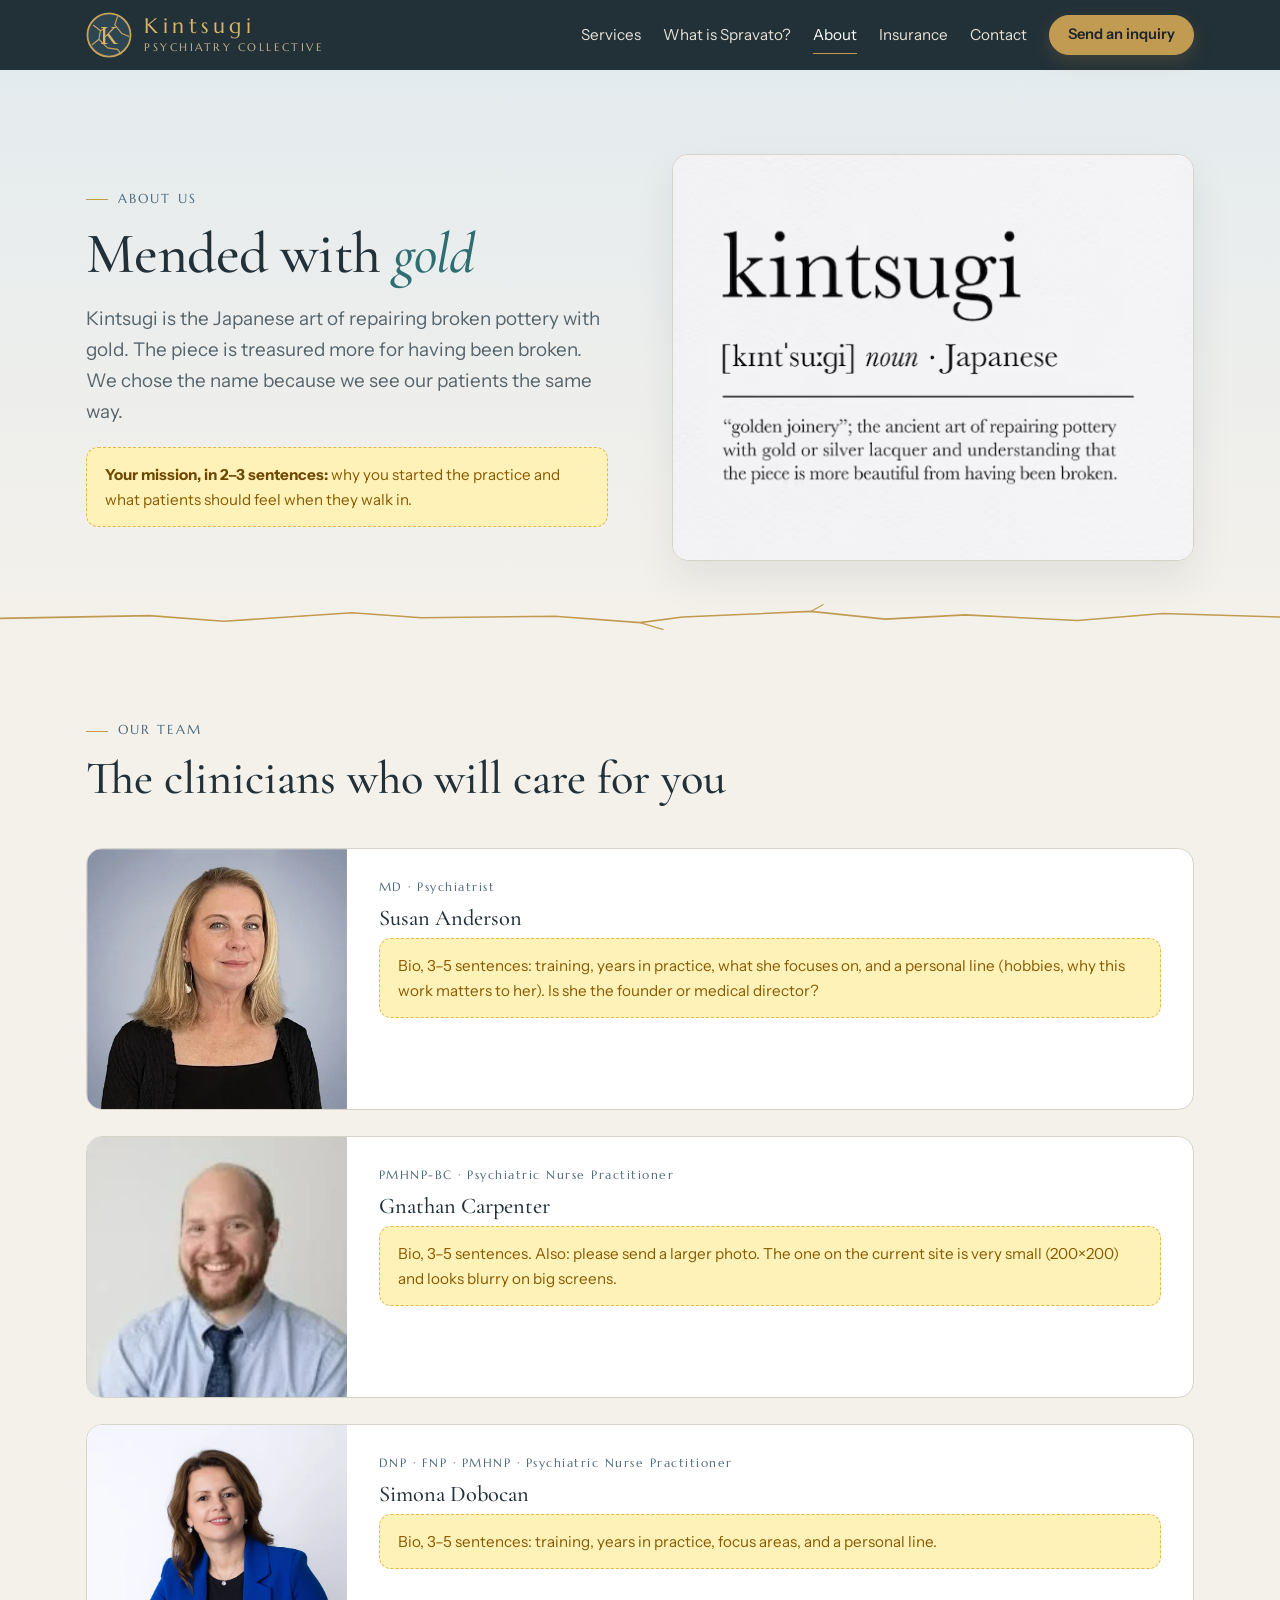
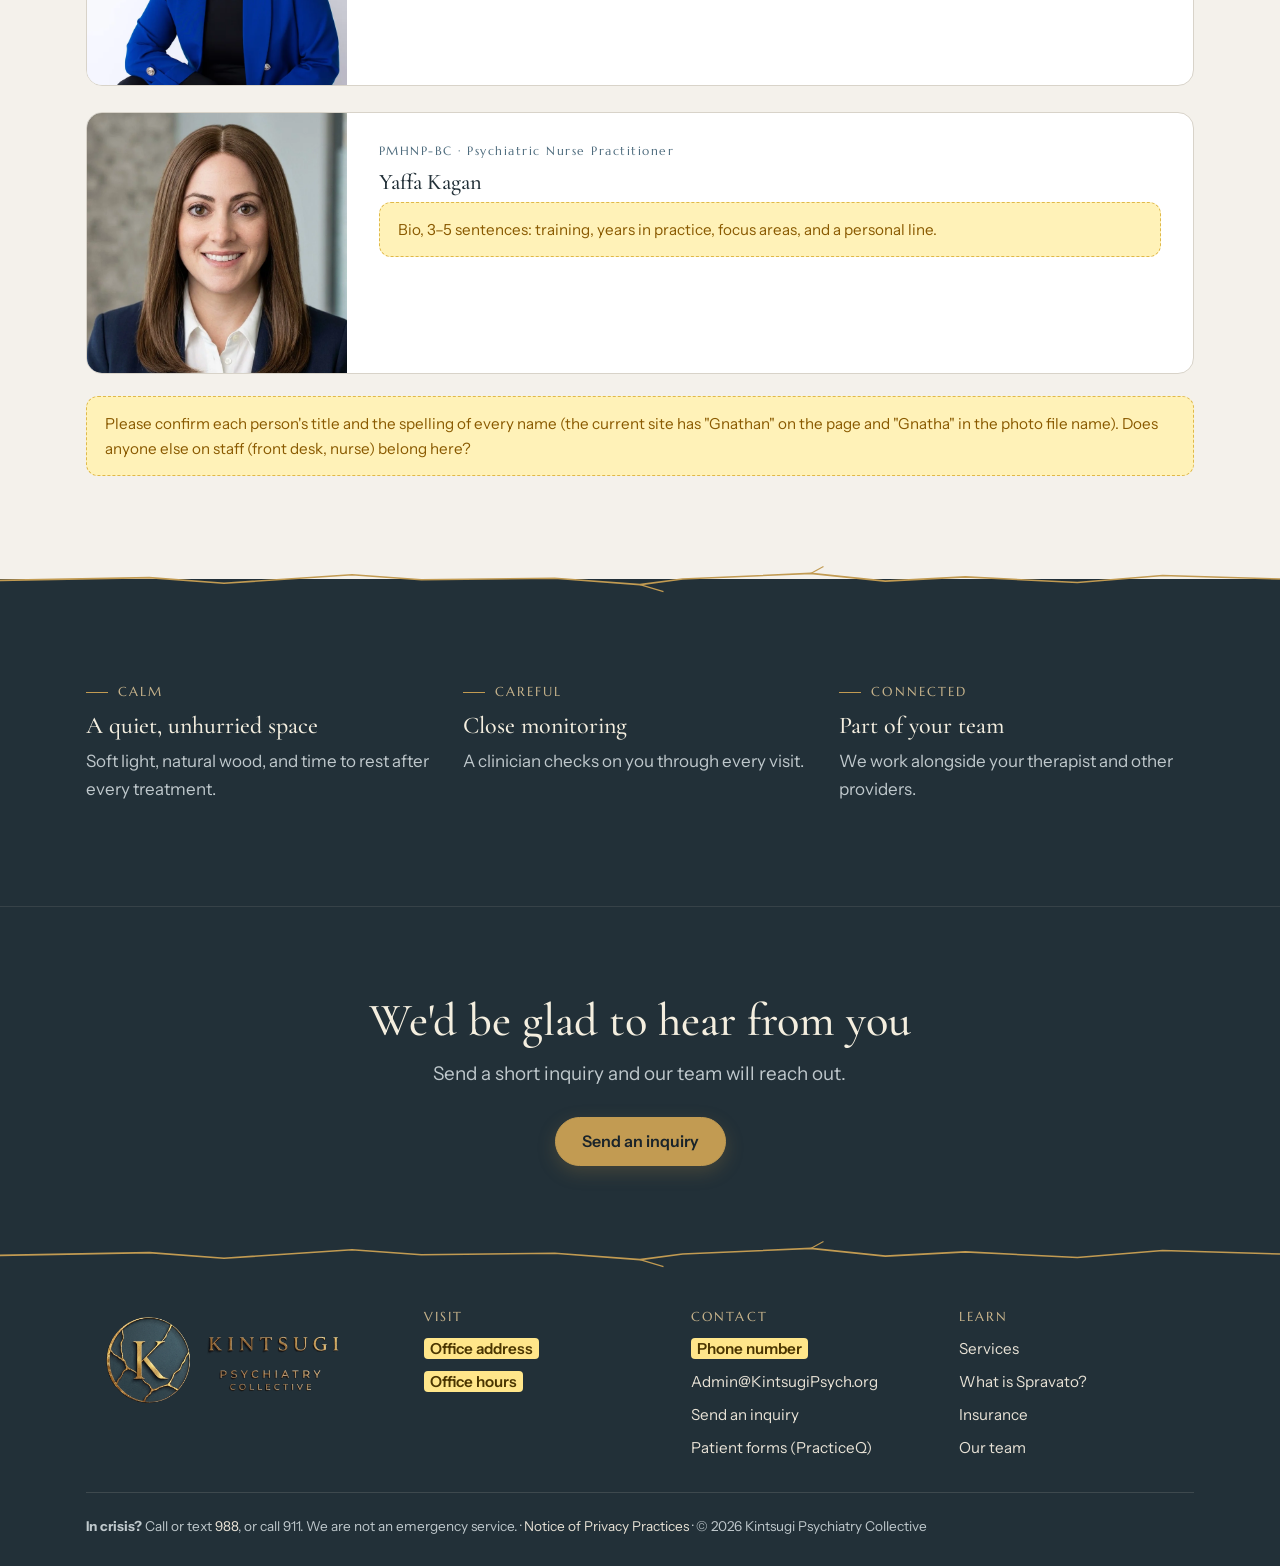
==== about.html @ 75d0757f "Kintsugi Psychiatry Collective sample site (preview) Co-Authored-By: Claude Opus 5.5 <noreply@anthro" ====
<!doctype html>
<html lang="en">
<head>
<meta charset="utf-8">
<meta name="viewport" content="width=device-width, initial-scale=1, viewport-fit=cover">
<meta name="robots" content="noindex, nofollow">
<title>About Us | Kintsugi Psychiatry Collective</title>
<meta name="description" content="Meet our psychiatrist and psychiatric nurse practitioners, and learn why we are named for the art of mending with gold.">
<meta name="theme-color" content="#223038">
<link rel="icon" href="assets/mark.svg" type="image/svg+xml">
<link rel="preconnect" href="https://fonts.googleapis.com"><link rel="preconnect" href="https://fonts.gstatic.com" crossorigin><link rel="stylesheet" href="https://fonts.googleapis.com/css2?family=Cormorant+Garamond:ital,wght@0,400;0,500;0,600;1,400;1,500&family=Marcellus&family=Instrument+Sans:wght@400..600&display=swap">
<link rel="stylesheet" href="styles.css">
</head>
<body class="page-about">
<header class="site-head"><div class="wrap">
  <a class="brand" href="index.html" aria-label="Kintsugi Psychiatry Collective, home"><span class="mark" aria-hidden="true"></span><span class="brand-text"><span class="brand-name">Kintsugi</span><span class="brand-sub">Psychiatry Collective</span></span></a>
  <nav class="nav" id="nav" aria-label="Main"><a href="services.html">Services</a><a href="spravato.html">What is Spravato?</a><a href="about.html" aria-current="page">About</a><a href="insurance.html">Insurance</a><a href="contact.html">Contact</a><a class="btn btn-gold btn-small nav-cta" href="contact.html#inquiry">Send an inquiry</a></nav>
  <button class="menu-btn" id="menuBtn" aria-expanded="false" aria-controls="nav">Menu</button>
</div></header>
<main id="top">
<section class="page-hero">
  <div class="wrap split">
    <div>
      <p class="eyebrow">About us</p>
      <h1>Mended with <em>gold</em></h1>
      <p class="lede">Kintsugi is the Japanese art of repairing broken pottery with gold. The piece is treasured more for having been broken. We chose the name because we see our patients the same way.</p>
      <p class="todo" style="margin-top:20px"><strong>Your mission, in 2–3 sentences:</strong> why you started the practice and what patients should feel when they walk in.</p>
    </div>
    <figure style="margin:0"><img src="assets/about-screenshot.webp" alt="Dictionary entry: kintsugi, Japanese, golden joinery, the art of repairing pottery with gold or silver lacquer, understanding that the piece is more beautiful for having been broken." width="528" height="407" style="border-radius:16px;border:1px solid var(--line);box-shadow:0 18px 40px rgba(31,43,51,.08);margin-inline:auto"></figure>
  </div>
</section>

<svg class="seam" viewBox="0 0 1200 40" preserveAspectRatio="none" aria-hidden="true"><path d="M0 22 L140 18 L210 26 L330 14 L395 21 L520 19 L600 28 L640 20 L760 12 L830 23 L905 17 L1010 25 L1090 15 L1200 20"/><path class="branch" d="M600 28 L622 38"/><path class="branch" d="M760 12 L772 2"/></svg>
<section>
  <div class="wrap">
    <div class="section-head">
      <p class="eyebrow">Our team</p>
      <h2>The clinicians who will care for you</h2>
    </div>
    <div class="team team-full reveal-kids">
      <article class="person" id="anderson"><img src="assets/anderson.webp" alt="Susan Anderson, MD"><div class="info"><span class="cred">MD · Psychiatrist</span><h3>Susan Anderson</h3><p class="todo">Bio, 3–5 sentences: training, years in practice, what she focuses on, and a personal line (hobbies, why this work matters to her). Is she the founder or medical director?</p></div></article>
      <article class="person" id="carpenter"><img src="assets/carpenter.webp" alt="Gnathan Carpenter, PMHNP-BC"><div class="info"><span class="cred">PMHNP-BC · Psychiatric Nurse Practitioner</span><h3>Gnathan Carpenter</h3><p class="todo">Bio, 3–5 sentences. Also: please send a larger photo. The one on the current site is very small (200×200) and looks blurry on big screens.</p></div></article>
      <article class="person" id="dobocan"><img src="assets/dobocan.webp" alt="Simona Dobocan, FNP, PMHNP, DNP"><div class="info"><span class="cred">DNP · FNP · PMHNP · Psychiatric Nurse Practitioner</span><h3>Simona Dobocan</h3><p class="todo">Bio, 3–5 sentences: training, years in practice, focus areas, and a personal line.</p></div></article>
      <article class="person" id="kagan"><img src="assets/kagan.webp" alt="Yaffa Kagan, PMHNP-BC"><div class="info"><span class="cred">PMHNP-BC · Psychiatric Nurse Practitioner</span><h3>Yaffa Kagan</h3><p class="todo">Bio, 3–5 sentences: training, years in practice, focus areas, and a personal line.</p></div></article>
    </div>
    <p class="todo" style="margin-top:22px">Please confirm each person's title and the spelling of every name (the current site has "Gnathan" on the page and "Gnatha" in the photo file name). Does anyone else on staff (front desk, nurse) belong here?</p>
  </div>
</section>

<svg class="seam" viewBox="0 0 1200 40" preserveAspectRatio="none" aria-hidden="true"><path d="M0 22 L140 18 L210 26 L330 14 L395 21 L520 19 L600 28 L640 20 L760 12 L830 23 L905 17 L1010 25 L1090 15 L1200 20"/><path class="branch" d="M600 28 L622 38"/><path class="branch" d="M760 12 L772 2"/></svg>
<section class="band-slate">
  <div class="wrap grid-3 reveal-kids">
    <div><p class="eyebrow">Calm</p><h3 style="margin:10px 0 8px">A quiet, unhurried space</h3><p class="muted">Soft light, natural wood, and time to rest after every treatment.</p></div>
    <div><p class="eyebrow">Careful</p><h3 style="margin:10px 0 8px">Close monitoring</h3><p class="muted">A clinician checks on you through every visit.</p></div>
    <div><p class="eyebrow">Connected</p><h3 style="margin:10px 0 8px">Part of your team</h3><p class="muted">We work alongside your therapist and other providers.</p></div>
  </div>
</section>

<section class="cta-band" style="border-top:1px solid rgba(232,226,214,.1)">
  <div class="wrap narrow">
    <h2>We'd be glad to hear from you</h2>
    <p class="lede">Send a short inquiry and our team will reach out.</p>
    <div class="btn-row"><a class="btn btn-gold" href="contact.html#inquiry">Send an inquiry</a></div>
  </div>
</section>
</main>
<svg class="seam" viewBox="0 0 1200 40" preserveAspectRatio="none" aria-hidden="true"><path d="M0 22 L140 18 L210 26 L330 14 L395 21 L520 19 L600 28 L640 20 L760 12 L830 23 L905 17 L1010 25 L1090 15 L1200 20"/><path class="branch" d="M600 28 L622 38"/><path class="branch" d="M760 12 L772 2"/></svg>
<footer class="site-foot"><div class="wrap">
  <div class="foot-brand"><img src="assets/logo.webp" alt="Kintsugi Psychiatry Collective" width="1000" height="416" loading="lazy"></div>
  <div><h3>Visit</h3><ul><li><span class="todo-inline">Office address</span></li><li><span class="todo-inline">Office hours</span></li></ul></div>
  <div><h3>Contact</h3><ul><li><span class="todo-inline">Phone number</span></li><li><a href="mailto:Admin@KintsugiPsych.org">Admin@KintsugiPsych.org</a></li><li><a href="contact.html#inquiry">Send an inquiry</a></li><li><a href="#pq-todo">Patient forms (PracticeQ)</a></li></ul></div>
  <div><h3>Learn</h3><ul><li><a href="services.html">Services</a></li><li><a href="spravato.html">What is Spravato?</a></li><li><a href="insurance.html">Insurance</a></li><li><a href="about.html">Our team</a></li></ul></div>
  <p class="fine"><strong>In crisis?</strong> Call or text <a href="tel:988">988</a>, or call 911. We are not an emergency service. · <a href="#privacy-todo">Notice of Privacy Practices</a> · © 2026 Kintsugi Psychiatry Collective</p>
</div></footer>
<div class="cta-bar"><a class="btn btn-gold" href="contact.html#inquiry">Send an inquiry</a></div>
<script>
(function(){
  var root=document.documentElement,calm=window.matchMedia('(prefers-reduced-motion: reduce)').matches;
  if(!calm&&'IntersectionObserver' in window){
    root.classList.add('motion');
    document.querySelectorAll('.section-head,.reveal-kids>*,.seam,.reveal').forEach(function(el,i){
      el.setAttribute('data-reveal','');var sib=el.parentElement&&el.parentElement.classList.contains('reveal-kids')?Array.prototype.indexOf.call(el.parentElement.children,el):0;el.style.setProperty('--d',Math.min(sib,6)*80+'ms');});
    var io=new IntersectionObserver(function(es){es.forEach(function(e){if(e.isIntersecting){e.target.classList.add('in');io.unobserve(e.target);}});},{rootMargin:'0px 0px -8% 0px',threshold:0.1});
    document.querySelectorAll('[data-reveal]').forEach(function(el){io.observe(el);});
  }
  var head=document.querySelector('.site-head');
  if(head){var hs=function(){head.classList.toggle('scrolled',window.scrollY>8);};hs();window.addEventListener('scroll',hs,{passive:true});}
  var b=document.getElementById('menuBtn'),n=document.getElementById('nav');
  if(b&&n)b.addEventListener('click',function(){var o=n.classList.toggle('open');b.setAttribute('aria-expanded',o);b.textContent=o?'Close':'Menu';});
  var bar=document.querySelector('.cta-bar'),hb=document.querySelector('.hero .btn-row, .page-hero');
  if(bar&&hb&&'IntersectionObserver' in window)new IntersectionObserver(function(e){bar.classList.toggle('tucked',e[0].isIntersecting);}).observe(hb);
  // Inquiry form: posts to the practice's Google Workspace (Apps Script) when an endpoint is set; otherwise shows a demo message.
  var f=document.getElementById('inquiryForm');
  if(f)f.addEventListener('submit',function(e){
    e.preventDefault();if(!f.reportValidity())return;
    var done=document.getElementById('formDone'),url=f.getAttribute('data-endpoint'),btn=f.querySelector('button[type=submit]');
    function show(){f.hidden=true;done.hidden=false;done.focus();}
    if(!url){show();return;}
    btn.disabled=true;btn.textContent='Sending…';
    fetch(url,{method:'POST',mode:'no-cors',body:new FormData(f)}).then(show).catch(function(){btn.disabled=false;btn.textContent='Send inquiry';alert('Sorry, that did not send. Please email us instead.');});
  });
})();
</script>
</body>
</html>
---- styles.css ----
/* Kintsugi Psychiatry Collective
   Palette from the office (dusky blue, teal, natural wood) and the logo (deep slate + gold).
   Gold is used sparingly: thin "mended seam" lines between sections, small accents, the main button. Light only, on purpose. */
:root {
  --bg: #F4F1EB;          /* warm linen page */
  --surface: #FFFFFF;
  --mist: #E6ECEE;        /* pale dusky-blue band */
  --ink: #223038;         /* text, matches the logo background */
  --muted: #56646C;
  --line: #D8D3C9;
  --slate: #223038;       /* header / dark bands */
  --slate-2: #2A3B45;
  --dusk: #4C6A7C;        /* dusky blue */
  --teal: #2E6E70;        /* primary links + secondary buttons */
  --teal-deep: #245657;
  --teal-soft: #DDEBEA;
  --oak: #B98A5C;         /* natural wood */
  --oak-soft: #EADCC8;
  --gold: #C29B52;        /* kintsugi seams */
  --gold-deep: #A9843F;
  --gold-soft: #F3E9D4;
  --todo: #8A5A00;
  --todo-bg: #FFF2B8;
  --serif: "Cormorant Garamond", Georgia, "Times New Roman", serif;
  --caps: "Marcellus", Georgia, serif;
  --sans: "Instrument Sans", system-ui, -apple-system, "Segoe UI", sans-serif;
  --r: 16px;
  --wrap: 1140px;
  color-scheme: light;
}
* { box-sizing: border-box; }
html { scroll-behavior: smooth; }
@media (prefers-reduced-motion: reduce) { html { scroll-behavior: auto; } *, *::before, *::after { transition: none !important; animation: none !important; } }
body { margin: 0; background: var(--bg); color: var(--ink); font: 17px/1.65 var(--sans); -webkit-font-smoothing: antialiased; }
img { max-width: 100%; display: block; }
a { color: var(--teal); text-underline-offset: 3px; }
a:focus-visible, button:focus-visible, input:focus-visible, textarea:focus-visible, select:focus-visible, summary:focus-visible { outline: 3px solid var(--gold); outline-offset: 2px; border-radius: 6px; }
h1, h2, h3 { font-family: var(--serif); font-weight: 500; line-height: 1.1; margin: 0; text-wrap: balance; color: var(--ink); }
h1 { font-size: clamp(2.6rem, 5.6vw, 4.2rem); letter-spacing: -0.01em; }
h1 em, h2 em { font-style: italic; color: var(--teal); }
h2 { font-size: clamp(2rem, 3.8vw, 2.9rem); }
h3 { font-size: 1.5rem; }
p { margin: 0; }
p + p { margin-top: 0.9em; }
.wrap { max-width: var(--wrap); margin: 0 auto; padding-left: max(16px, env(safe-area-inset-left, 0px)); padding-right: max(16px, env(safe-area-inset-right, 0px)); }
.narrow { max-width: 760px; }
.eyebrow { font-family: var(--caps); font-size: 0.82rem; letter-spacing: 0.16em; text-transform: uppercase; color: var(--dusk); }
.eyebrow::before { content: ""; display: inline-block; width: 22px; height: 1px; background: var(--gold); vertical-align: middle; margin-right: 10px; }
.lede { font-size: 1.18rem; color: var(--muted); max-width: 36em; }
.muted { color: var(--muted); }
.small { font-size: 0.92rem; }
.center { text-align: center; }
.center .lede { margin-inline: auto; }

/* Header: the logo's own deep slate, so the brand feels continuous */
.site-head { position: sticky; top: 0; z-index: 20; background: var(--slate); color: #EDE6D8; transition: box-shadow .2s; }
.site-head.scrolled { box-shadow: 0 6px 24px rgba(15, 25, 30, 0.25); }
.site-head .wrap { display: flex; align-items: center; gap: 24px; padding-block: 12px; }
.brand { display: flex; align-items: center; gap: 12px; text-decoration: none; margin-right: auto; min-width: 0; }
.mark { width: 46px; height: 46px; border-radius: 50%; flex: none; background: url(assets/mark.svg) center / cover no-repeat; }
.brand-text { display: flex; flex-direction: column; line-height: 1; }
.brand-name { font-family: var(--caps); font-size: 1.3rem; letter-spacing: 0.22em; color: #D9B46A; }
.brand-sub { font-family: var(--caps); font-size: 0.66rem; letter-spacing: 0.24em; text-transform: uppercase; color: #C8B48C; margin-top: 6px; }
.nav { display: flex; gap: 22px; align-items: center; }
.nav a:not(.btn) { color: #E8E2D6; text-decoration: none; font-size: 0.95rem; padding: 6px 0; border-bottom: 1.5px solid transparent; }
.nav a:not(.btn):hover, .nav a[aria-current="page"] { border-bottom-color: var(--gold); color: #fff; }
.menu-btn { display: none; background: none; border: 1px solid rgba(232, 226, 214, 0.4); border-radius: 999px; padding: 8px 16px; font: inherit; font-size: 0.9rem; color: #EDE6D8; cursor: pointer; }

/* Buttons */
.btn { display: inline-flex; align-items: center; justify-content: center; gap: 8px; padding: 14px 26px; border-radius: 999px; font: 600 1rem/1.2 var(--sans); text-decoration: none; border: 1.5px solid transparent; cursor: pointer; transition: background .15s, color .15s, transform .15s, box-shadow .15s; text-align: center; }
.btn:hover { transform: translateY(-1px); }
.btn-gold { background: var(--gold); color: #1A242A; border-color: var(--gold); box-shadow: 0 6px 18px rgba(169, 132, 63, 0.25); }
.btn-gold:hover { background: #CFAA60; }
.btn-teal { background: var(--teal); color: #fff; border-color: var(--teal); }
.btn-teal:hover { background: var(--teal-deep); }
.btn-ghost { background: transparent; color: var(--teal-deep); border-color: var(--teal); }
.btn-ghost:hover { background: var(--teal-soft); }
.btn-small { padding: 10px 18px; font-size: 0.92rem; }
.btn-row { display: flex; gap: 12px; flex-wrap: wrap; }

/* The kintsugi seam: a thin gold "repair line" between sections. It draws itself in once. */
.seam { display: block; width: 100%; height: 28px; margin: -14px 0; position: relative; z-index: 2; pointer-events: none; overflow: visible; }
.seam path { fill: none; stroke: var(--gold); stroke-width: 1.6; vector-effect: non-scaling-stroke; stroke-linejoin: round; stroke-dasharray: 1600; stroke-dashoffset: 0; }
.motion .seam[data-reveal] path { stroke-dashoffset: 1600; transition: stroke-dashoffset 2.2s cubic-bezier(.4, 0, .2, 1); }
.motion .seam.in path { stroke-dashoffset: 0; }
.seam .branch { stroke-width: 1.1; }

/* Wood: a soft natural-grain surface made in CSS, used for small accents (no photo needed) */
.wood {
  background-color: #C79B6D;
  background-image:
    repeating-linear-gradient(97deg, rgba(120, 78, 40, 0.10) 0 2px, transparent 2px 9px, rgba(255, 240, 215, 0.10) 9px 11px, transparent 11px 23px),
    repeating-linear-gradient(93deg, rgba(110, 70, 35, 0.12) 0 1px, transparent 1px 41px),
    linear-gradient(180deg, #CFA676, #B98A5C);
}

/* Hero */
.hero { position: relative; overflow: hidden; padding: clamp(48px, 8vw, 96px) 0 clamp(56px, 8vw, 104px); background: linear-gradient(180deg, #E4EBEE 0%, var(--bg) 100%); }
.hero::before { content: ""; position: absolute; inset: -20% -10% auto auto; width: 60vw; height: 60vw; max-width: 760px; max-height: 760px; border-radius: 50%; background: radial-gradient(circle, rgba(76, 106, 124, 0.18), transparent 65%); pointer-events: none; }
.hero .wrap { display: grid; grid-template-columns: 1.15fr 0.85fr; gap: clamp(32px, 5vw, 72px); align-items: center; position: relative; }
.hero h1 { margin: 18px 0 20px; }
.hero .btn-row { margin-top: 30px; }
.hero-note { margin-top: 18px; font-size: 0.92rem; color: var(--muted); }
.hero-art { position: relative; aspect-ratio: 4 / 5; max-width: 440px; justify-self: end; width: 100%; }
.hero-art .arch { position: absolute; inset: 0; border-radius: 999px 999px 24px 24px; overflow: hidden; box-shadow: 0 30px 60px rgba(31, 43, 51, 0.22); }
.hero-art .arch-slate { position: absolute; inset: 0 0 34% 0; background: radial-gradient(120% 90% at 50% 20%, #35505F, var(--slate) 70%); display: grid; place-items: center; }
.hero-art .arch-wood { position: absolute; inset: 66% 0 0 0; }
.hero-art .arch-wood::before { content: ""; position: absolute; inset: 0 0 auto; height: 2px; background: var(--gold); opacity: 0.9; }
.hero-art .arch-caption { position: absolute; left: 0; right: 0; bottom: 0; padding: 18px 22px; color: #2A1E12; font-family: var(--caps); letter-spacing: 0.08em; font-size: 0.95rem; text-align: center; }
.hero-art .chip-float { position: absolute; left: -28px; bottom: 22%; background: var(--surface); border-radius: 14px; padding: 12px 16px; box-shadow: 0 12px 30px rgba(31, 43, 51, 0.16); font-size: 0.9rem; display: flex; gap: 10px; align-items: center; max-width: 250px; line-height: 1.35; }
.chip-float .dot { width: 10px; height: 10px; border-radius: 50%; background: var(--teal); flex: none; box-shadow: 0 0 0 5px var(--teal-soft); }

/* Page hero (inner pages) */
.page-hero { background: linear-gradient(180deg, #E4EBEE, var(--bg)); padding: clamp(44px, 7vw, 84px) 0 clamp(36px, 5vw, 56px); }
.page-hero h1 { margin: 14px 0 16px; font-size: clamp(2.4rem, 5vw, 3.6rem); }

/* Info strip */
.infostrip { background: var(--slate); color: #E8E2D6; font-size: 0.95rem; }
.infostrip .wrap { display: flex; flex-wrap: wrap; justify-content: center; gap: 12px 40px; padding-block: 18px; }
.infostrip span { display: inline-flex; align-items: center; gap: 10px; }
.infostrip i { width: 7px; height: 7px; transform: rotate(45deg); background: var(--gold); display: inline-block; }
.infostrip a { color: #fff; }

/* Sections */
section { padding: clamp(60px, 8vw, 104px) 0; }
.section-head { margin-bottom: clamp(28px, 4vw, 44px); max-width: 720px; }
.section-head h2 { margin: 12px 0 14px; }
.center.section-head { margin-inline: auto; }
.band-mist { background: var(--mist); }
.band-oak { background: var(--oak-soft); }
.band-slate { background: var(--slate); color: #E8E2D6; }
.band-slate h2, .band-slate h3 { color: #F4EEDF; }
.band-slate .eyebrow { color: #C8B48C; }
.band-slate .lede, .band-slate .muted { color: #BFC8CC; }
.band-slate a { color: #E5C584; }

.grid-2 { display: grid; grid-template-columns: repeat(2, 1fr); gap: 22px; }
.grid-3 { display: grid; grid-template-columns: repeat(3, 1fr); gap: 22px; }
.grid-4 { display: grid; grid-template-columns: repeat(4, 1fr); gap: 22px; }
.card { background: var(--surface); border: 1px solid var(--line); border-radius: var(--r); padding: 28px; transition: transform .2s, box-shadow .2s; }
.card:hover { transform: translateY(-2px); box-shadow: 0 14px 30px rgba(31, 43, 51, 0.08); }
.card h3 { margin-bottom: 10px; }
.card .num { font-family: var(--caps); color: var(--gold-deep); font-size: 0.9rem; letter-spacing: 0.14em; display: block; margin-bottom: 14px; }
.card-link { display: inline-block; margin-top: 14px; font-weight: 600; text-decoration: none; }
.card-link::after { content: " →"; }

/* Steps with a gold mended line joining them */
.steps { position: relative; }
.steps::before { content: ""; position: absolute; left: 6%; right: 6%; top: 46px; height: 2px; background: linear-gradient(90deg, transparent, var(--gold) 8%, var(--gold) 92%, transparent); opacity: 0.55; }
.steps .card { position: relative; }
.steps .card .num { display: inline-grid; place-items: center; width: 38px; height: 38px; border-radius: 50%; background: var(--slate); color: #E5C584; font-size: 1rem; letter-spacing: 0; }

/* Split */
.split { display: grid; grid-template-columns: 1fr 1fr; gap: clamp(32px, 5vw, 72px); align-items: center; }
.ticks { list-style: none; padding: 0; margin: 18px 0 0; display: grid; gap: 12px; }
.ticks li { padding-left: 32px; position: relative; }
.ticks li::before { content: ""; position: absolute; left: 4px; top: 0.55em; width: 12px; height: 7px; border-left: 2px solid var(--teal); border-bottom: 2px solid var(--teal); transform: rotate(-45deg); }

/* Kintsugi meaning */
.meaning { display: grid; grid-template-columns: 0.8fr 1.2fr; gap: clamp(28px, 5vw, 64px); align-items: center; }
.bowl { width: 100%; max-width: 340px; margin: 0 auto; }
.bowl .body { fill: #2E4552; }
.bowl .rim { fill: #3A5664; }
.bowl .crack { fill: none; stroke: var(--gold); stroke-width: 3; stroke-linecap: round; stroke-linejoin: round; stroke-dasharray: 400; stroke-dashoffset: 0; }
.motion .bowl.reveal .crack { stroke-dashoffset: 400; transition: stroke-dashoffset 2.4s .3s cubic-bezier(.4, 0, .2, 1); }
.motion .bowl.reveal.in .crack { stroke-dashoffset: 0; }
blockquote { margin: 0; font-family: var(--serif); font-size: clamp(1.6rem, 3vw, 2.2rem); line-height: 1.25; font-style: italic; }

/* Team */
.team { display: grid; grid-template-columns: repeat(4, 1fr); gap: 22px; }
.person { background: var(--surface); border: 1px solid var(--line); border-radius: var(--r); overflow: hidden; display: flex; flex-direction: column; }
.person img { width: 100%; aspect-ratio: 1; object-fit: cover; object-position: center 25%; background: var(--mist); }
.person .info { padding: 20px 22px 24px; display: flex; flex-direction: column; gap: 6px; flex: 1; }
.person h3 { font-size: 1.4rem; }
.person .cred { font-family: var(--caps); font-size: 0.78rem; letter-spacing: 0.12em; color: var(--dusk); }
.person .role { font-size: 0.95rem; color: var(--muted); }
.team-full .person { flex-direction: row; }
.team-full { grid-template-columns: 1fr; gap: 26px; }
.team-full .person img { width: 260px; flex: none; aspect-ratio: 1; height: auto; }
.team-full .person .info { padding: 28px 32px; gap: 8px; }

/* Facts / FAQ */
.facts { display: grid; grid-template-columns: repeat(2, 1fr); gap: 18px; }
.facts-3 { grid-template-columns: repeat(3, 1fr); }
.fact { background: var(--surface); border-left: 3px solid var(--gold); border-radius: 0 var(--r) var(--r) 0; padding: 20px 24px; }
.fact strong { display: block; font-family: var(--serif); font-size: 1.35rem; font-weight: 600; margin-bottom: 4px; }
.timeline { list-style: none; padding: 0; margin: 0; display: grid; gap: 0; }
.timeline li { display: grid; grid-template-columns: 150px 1fr; gap: 24px; padding: 22px 0; border-top: 1px solid var(--line); }
.timeline li:last-child { border-bottom: 1px solid var(--line); }
.timeline .when { font-family: var(--caps); letter-spacing: 0.08em; color: var(--teal-deep); }
.faq { display: grid; gap: 12px; }
.faq details { background: var(--surface); border: 1px solid var(--line); border-radius: 12px; padding: 0 22px; }
.faq summary { cursor: pointer; padding: 18px 0; font-weight: 600; list-style: none; display: flex; justify-content: space-between; gap: 16px; }
.faq summary::-webkit-details-marker { display: none; }
.faq summary::after { content: "+"; font-family: var(--serif); font-size: 1.6rem; line-height: 1; color: var(--gold-deep); transition: transform .2s; }
.faq details[open] summary::after { transform: rotate(45deg); }
.faq details > div { padding: 0 0 20px; color: var(--muted); }
.callout { border-radius: var(--r); padding: 22px 26px; background: var(--teal-soft); border: 1px solid #C2DAD8; }
.callout.warn { background: var(--gold-soft); border-color: #E6D3AA; }
.sources { font-size: 0.88rem; color: var(--muted); margin-top: 28px; }

/* Insurance */
.plans { display: flex; flex-wrap: wrap; gap: 10px; margin-top: 14px; }
.plans span { background: var(--surface); border: 1px solid var(--line); border-radius: 999px; padding: 8px 16px; font-size: 0.95rem; }

/* Contact + form */
.contact-grid { display: grid; grid-template-columns: 1.25fr 0.75fr; gap: clamp(28px, 4vw, 56px); align-items: start; }
form.inquiry { background: var(--surface); border: 1px solid var(--line); border-radius: 20px; padding: clamp(22px, 4vw, 36px); display: grid; gap: 18px; box-shadow: 0 18px 40px rgba(31, 43, 51, 0.06); }
.field { display: grid; gap: 6px; }
.field-row { display: grid; grid-template-columns: 1fr 1fr; gap: 16px; }
label, legend { font-weight: 600; font-size: 0.95rem; }
.hint { font-weight: 400; color: var(--muted); font-size: 0.88rem; }
input[type=text], input[type=email], input[type=tel], select, textarea { font: inherit; font-size: 1rem; padding: 12px 14px; border: 1px solid #C9C3B7; border-radius: 10px; background: #FDFCFA; color: var(--ink); width: 100%; }
textarea { min-height: 110px; resize: vertical; }
input:focus, select:focus, textarea:focus { border-color: var(--teal); outline: none; box-shadow: 0 0 0 3px var(--teal-soft); }
fieldset { border: 0; padding: 0; margin: 0; }
.choices { display: flex; flex-wrap: wrap; gap: 8px; margin-top: 8px; }
.choices label { font-weight: 400; display: inline-flex; align-items: center; gap: 8px; border: 1px solid #C9C3B7; border-radius: 999px; padding: 8px 16px; cursor: pointer; background: #FDFCFA; }
.choices label:has(input:checked) { border-color: var(--teal); background: var(--teal-soft); }
.choices input { accent-color: var(--teal); }
.consent { display: flex; gap: 10px; align-items: flex-start; font-weight: 400; font-size: 0.92rem; color: var(--muted); }
.consent input { margin-top: 4px; accent-color: var(--teal); }
.form-done { background: var(--surface); border: 1px solid var(--line); border-radius: 20px; padding: 36px; text-align: center; }
.form-done h2 { margin-bottom: 10px; }
.side-card { background: var(--slate); color: #E8E2D6; border-radius: 20px; padding: 28px; display: grid; gap: 18px; }
.side-card h3 { color: #F4EEDF; font-size: 1.35rem; }
.side-card a { color: #E5C584; }
.side-card .row { display: grid; gap: 2px; }
.side-card .lbl { font-family: var(--caps); font-size: 0.75rem; letter-spacing: 0.14em; text-transform: uppercase; color: #C8B48C; }
.side-card hr { border: 0; border-top: 1px solid rgba(232, 226, 214, 0.18); margin: 0; width: 100%; }

/* CTA band */
.cta-band { background: var(--slate); color: #E8E2D6; text-align: center; padding: clamp(56px, 7vw, 88px) 0; position: relative; }
.cta-band h2 { color: #F4EEDF; margin-bottom: 12px; }
.cta-band .lede { color: #BFC8CC; margin: 0 auto 28px; }
.cta-band .btn-row { justify-content: center; }
.cta-band .btn-ghost { color: #E8E2D6; border-color: rgba(232, 226, 214, 0.5); }
.cta-band .btn-ghost:hover { background: rgba(255, 255, 255, 0.06); }

/* Footer */
.site-foot { background: var(--slate); color: #BFC8CC; padding: 56px 0 28px; font-size: 0.95rem; }
.site-foot .wrap { display: grid; grid-template-columns: 1.3fr 1fr 1fr 1fr; gap: 32px; }
.site-foot h3 { font-family: var(--caps); font-size: 0.8rem; letter-spacing: 0.16em; text-transform: uppercase; color: #C8B48C; margin-bottom: 12px; }
.site-foot ul { list-style: none; padding: 0; margin: 0; display: grid; gap: 8px; }
.site-foot a { color: #E8E2D6; text-decoration: none; }
.site-foot a:hover { color: #E5C584; }
.foot-brand img { width: 100%; max-width: 270px; height: auto; margin-top: -8px; }
.site-foot .fine { grid-column: 1 / -1; border-top: 1px solid rgba(232, 226, 214, 0.14); padding-top: 22px; font-size: 0.85rem; }
.site-foot + .cta-bar, .cta-bar { display: none; }
.site-foot { margin-top: 0; }
body > .seam { background: transparent; }

/* Placeholders: what Yaffa's team still writes or sends us. Preview build only. */
.todo-inline { background: var(--todo-bg); color: var(--todo); border-radius: 4px; padding: 1px 6px; font-weight: 600; box-decoration-break: clone; -webkit-box-decoration-break: clone; }
.todo { background: var(--todo-bg); color: var(--todo); border: 1.5px dashed #E0B94A; border-radius: 12px; padding: 14px 18px; font-size: 0.95rem; }
.todo strong { color: #6E4700; }
.band-slate .todo-inline, .site-foot .todo-inline, .side-card .todo-inline { background: #FFE68A; color: #4A3500; }

/* Reveal motion */
.motion [data-reveal]:not(.seam):not(.bowl) { opacity: 0; transform: translateY(18px); transition: opacity .7s ease var(--d, 0ms), transform .7s ease var(--d, 0ms); }
.motion [data-reveal].in:not(.seam):not(.bowl) { opacity: 1; transform: none; }

/* Responsive */
@media (max-width: 1020px) {
  .nav { gap: 16px; }
  .nav a:not(.btn) { font-size: 0.9rem; }
  .team { grid-template-columns: repeat(2, 1fr); }
  .grid-4 { grid-template-columns: repeat(2, 1fr); }
  .steps::before { display: none; }
}
@media (max-width: 900px) {
  .menu-btn { display: inline-block; }
  .nav { display: none; position: absolute; top: 100%; left: 0; right: 0; background: var(--slate); flex-direction: column; align-items: stretch; gap: 0; padding: 8px 16px 20px; border-top: 1px solid rgba(232, 226, 214, 0.12); }
  .nav.open { display: flex; }
  .nav a:not(.btn) { padding: 14px 4px; border-bottom: 1px solid rgba(232, 226, 214, 0.1); font-size: 1.05rem; }
  .nav a[aria-current="page"] { color: #E5C584; border-bottom-color: rgba(232, 226, 214, 0.1); }
  .nav .nav-cta { margin-top: 14px; }
  .hero .wrap, .split, .meaning, .contact-grid { grid-template-columns: 1fr; }
  .hero-art { justify-self: center; max-width: 300px; aspect-ratio: 1 / 1; margin-top: 8px; }
  .hero-art .arch-slate { inset: 0 0 26% 0; }
  .hero-art .arch-wood { inset: 74% 0 0 0; }
  .hero-art .chip-float { left: -8px; bottom: 12%; }
  .grid-3, .grid-2, .facts { grid-template-columns: 1fr; }
  .site-foot .wrap { grid-template-columns: 1fr 1fr; }
  .foot-brand { grid-column: 1 / -1; }
  .team-full .person { flex-direction: column; }
  .team-full .person img { width: 100%; }
  .cta-bar { display: flex; position: fixed; left: 0; right: 0; bottom: 0; z-index: 25; padding: 10px 16px calc(10px + env(safe-area-inset-bottom, 0px)); background: rgba(34, 48, 56, 0.97); transition: transform .25s; }
  .cta-bar .btn { flex: 1; }
  .cta-bar.tucked { transform: translateY(110%); }
  body { padding-bottom: 76px; }
}
@media (max-width: 560px) {
  body { font-size: 16px; }
  .team, .grid-4 { grid-template-columns: 1fr; }
  .field-row { grid-template-columns: 1fr; }
  .timeline li { grid-template-columns: 1fr; gap: 4px; }
  .site-foot .wrap { grid-template-columns: 1fr; }
  .brand-name { font-size: 1.1rem; }
  .brand-sub { font-size: 0.58rem; }
  .mark { width: 40px; height: 40px; }
  .hero .btn-row .btn { flex: 1 1 100%; }
}

/* Hero: the round "K" mark cut from the logo file (the circle sits at about 8–39% across the image) */
.logo-crop { position: relative; width: 66%; aspect-ratio: 1; border-radius: 50%; overflow: hidden; box-shadow: 0 0 0 1px rgba(194, 155, 82, 0.35), 0 20px 50px rgba(0, 0, 0, 0.35); }
.hero-art .logo-crop img { position: absolute; max-width: none; width: 318%; left: -23.6%; top: -18.6%; }
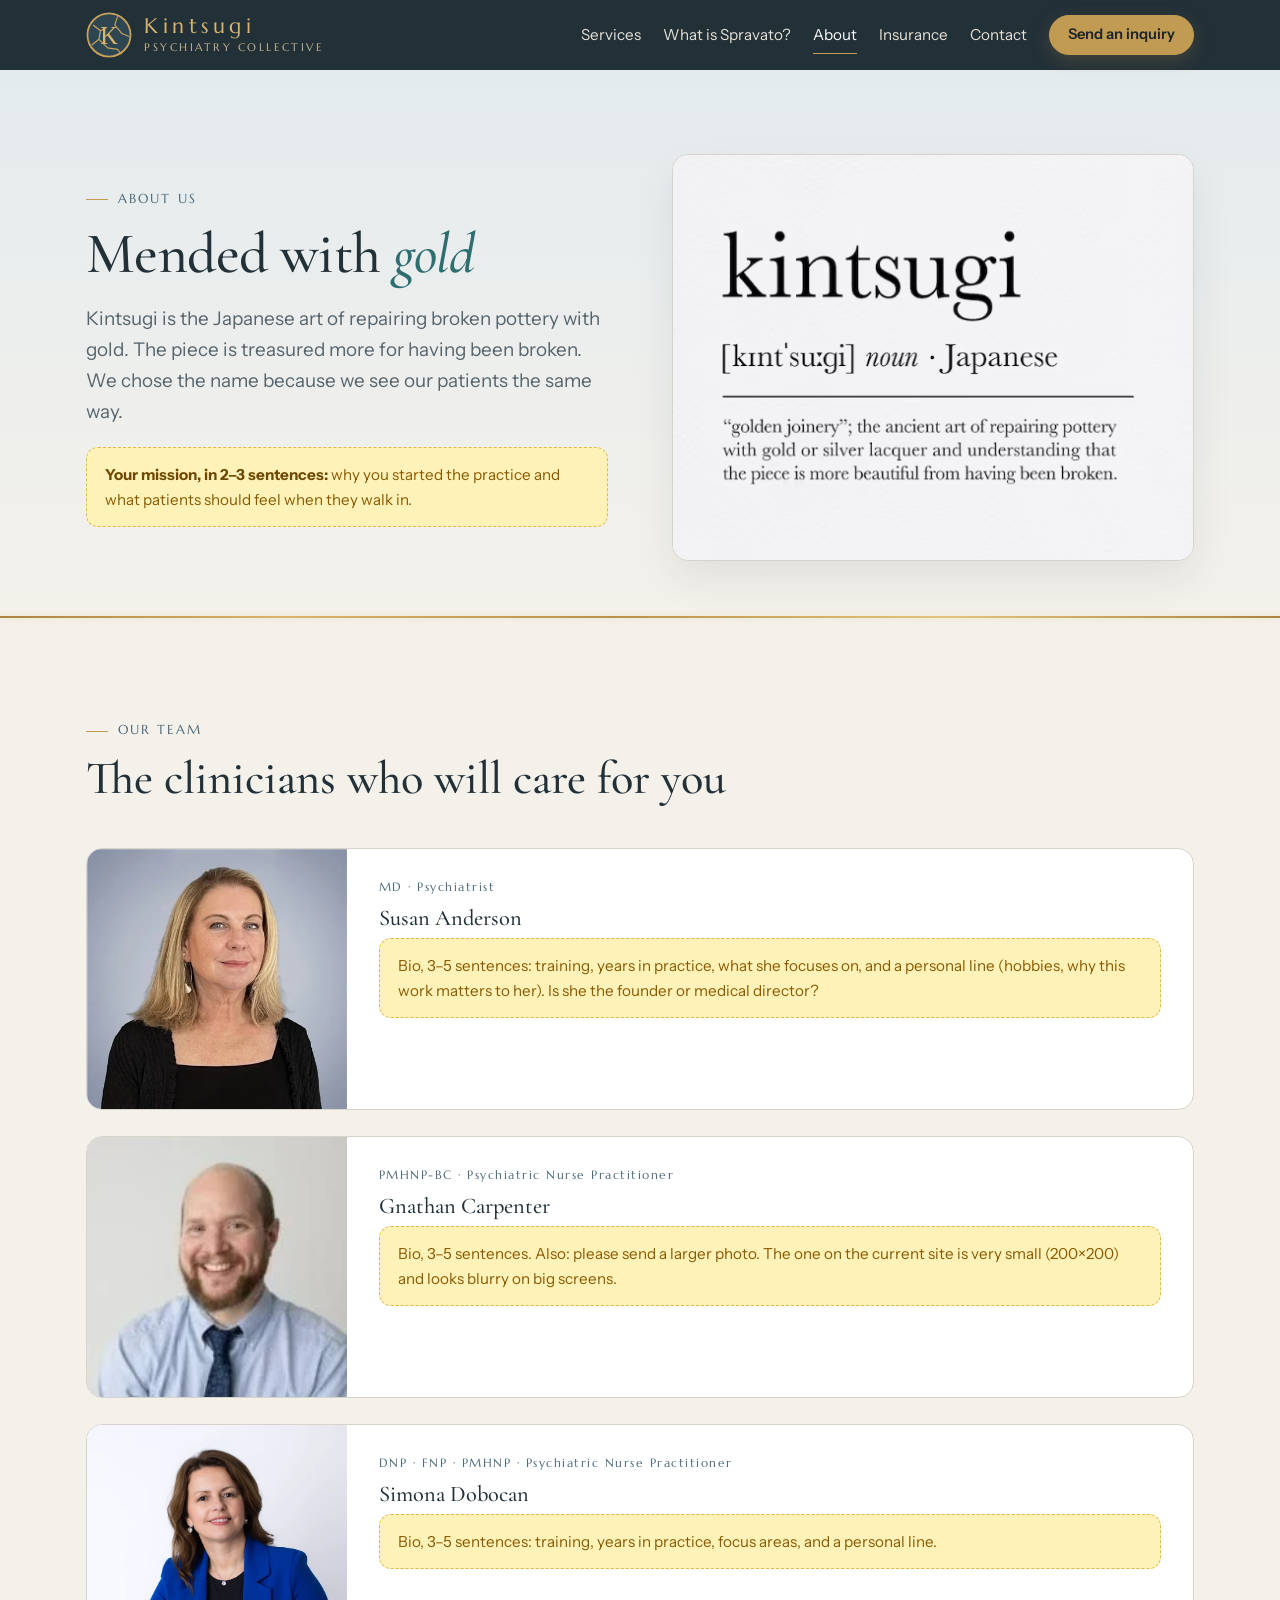
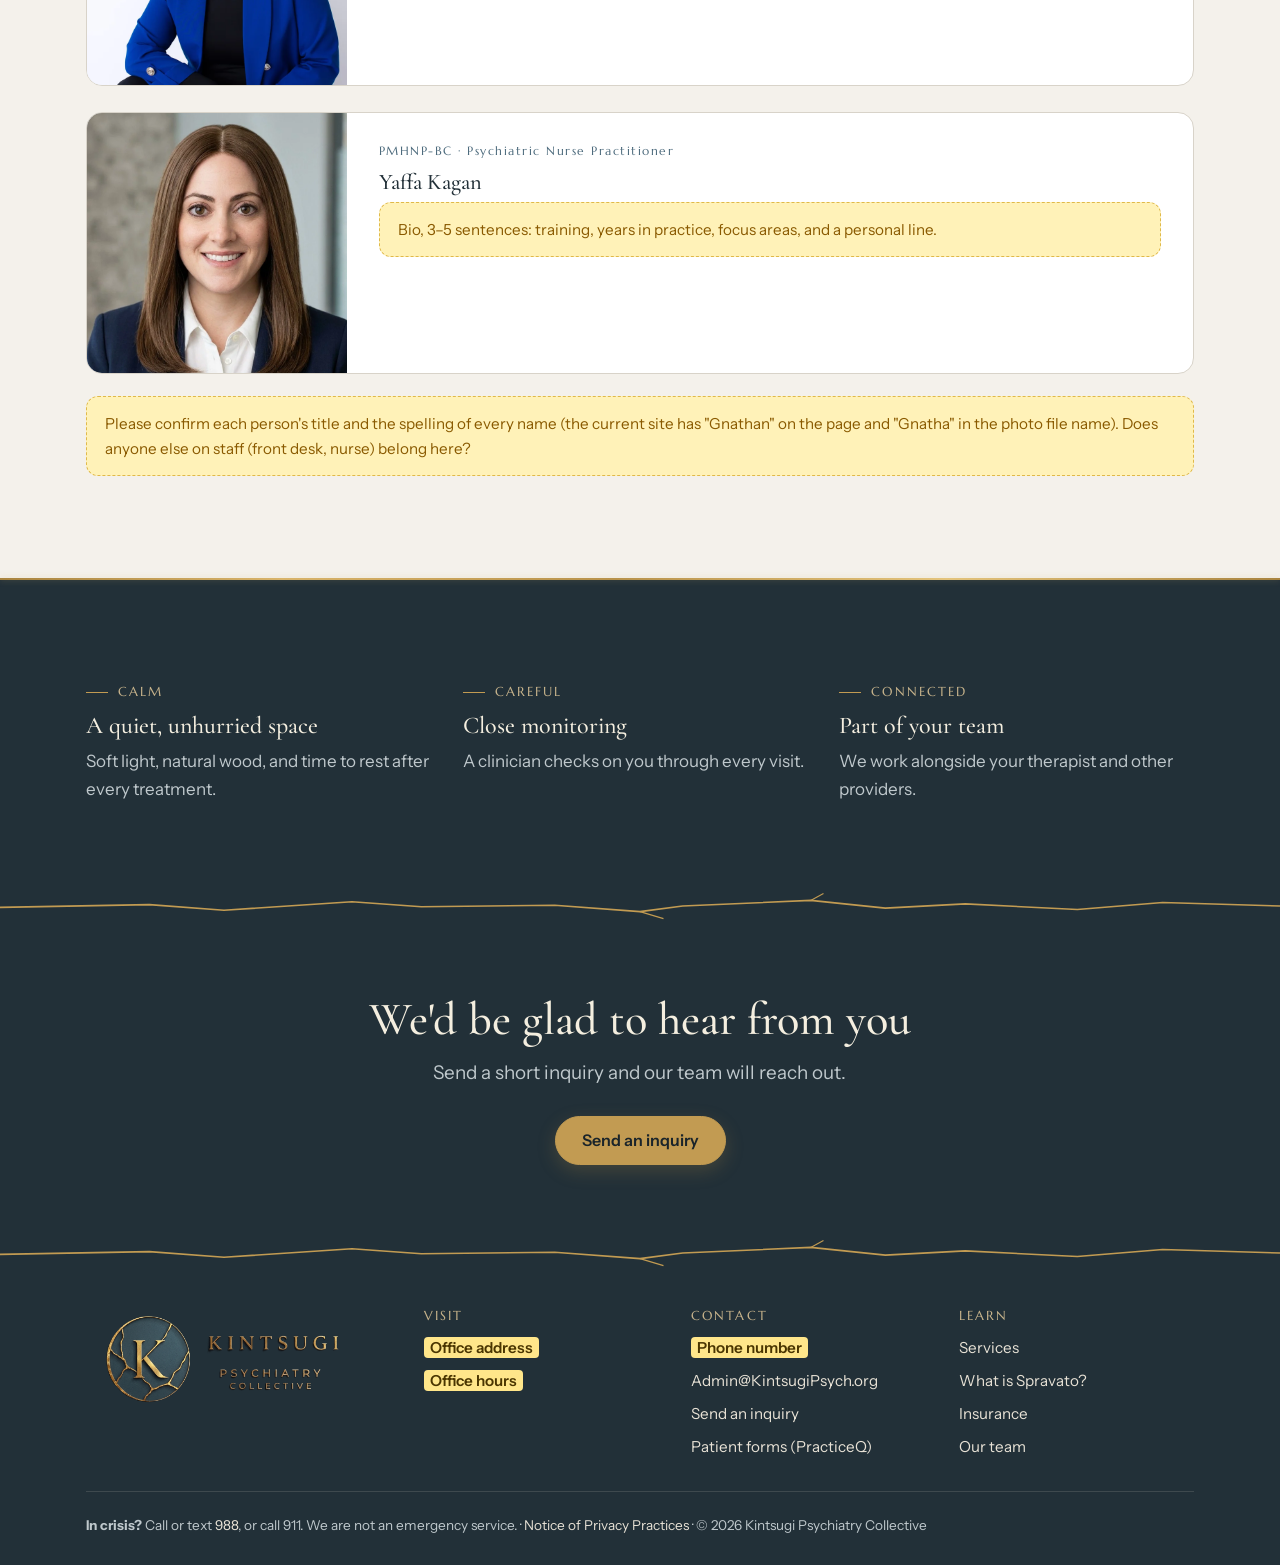
==== commit 9eab2da9: "Straight gold seams where colors meet, crack above the CTA band, center the K mark Co-Authored-By: C" ====
--- a/about.html
+++ b/about.html
@@ -30,7 +30,7 @@
   </div>
 </section>
 
-<svg class="seam" viewBox="0 0 1200 40" preserveAspectRatio="none" aria-hidden="true"><path d="M0 22 L140 18 L210 26 L330 14 L395 21 L520 19 L600 28 L640 20 L760 12 L830 23 L905 17 L1010 25 L1090 15 L1200 20"/><path class="branch" d="M600 28 L622 38"/><path class="branch" d="M760 12 L772 2"/></svg>
+<div class="seam-line" aria-hidden="true"></div>
 <section>
   <div class="wrap">
     <div class="section-head">
@@ -47,7 +47,7 @@
   </div>
 </section>
 
-<svg class="seam" viewBox="0 0 1200 40" preserveAspectRatio="none" aria-hidden="true"><path d="M0 22 L140 18 L210 26 L330 14 L395 21 L520 19 L600 28 L640 20 L760 12 L830 23 L905 17 L1010 25 L1090 15 L1200 20"/><path class="branch" d="M600 28 L622 38"/><path class="branch" d="M760 12 L772 2"/></svg>
+<div class="seam-line" aria-hidden="true"></div>
 <section class="band-slate">
   <div class="wrap grid-3 reveal-kids">
     <div><p class="eyebrow">Calm</p><h3 style="margin:10px 0 8px">A quiet, unhurried space</h3><p class="muted">Soft light, natural wood, and time to rest after every treatment.</p></div>
@@ -56,7 +56,8 @@
   </div>
 </section>
 
-<section class="cta-band" style="border-top:1px solid rgba(232,226,214,.1)">
+<svg class="seam" viewBox="0 0 1200 40" preserveAspectRatio="none" aria-hidden="true"><path d="M0 22 L140 18 L210 26 L330 14 L395 21 L520 19 L600 28 L640 20 L760 12 L830 23 L905 17 L1010 25 L1090 15 L1200 20"/><path class="branch" d="M600 28 L622 38"/><path class="branch" d="M760 12 L772 2"/></svg>
+<section class="cta-band">
   <div class="wrap narrow">
     <h2>We'd be glad to hear from you</h2>
     <p class="lede">Send a short inquiry and our team will reach out.</p>
@@ -78,7 +79,7 @@
   var root=document.documentElement,calm=window.matchMedia('(prefers-reduced-motion: reduce)').matches;
   if(!calm&&'IntersectionObserver' in window){
     root.classList.add('motion');
-    document.querySelectorAll('.section-head,.reveal-kids>*,.seam,.reveal').forEach(function(el,i){
+    document.querySelectorAll('.section-head,.reveal-kids>*,.seam,.seam-line,.reveal').forEach(function(el,i){
       el.setAttribute('data-reveal','');var sib=el.parentElement&&el.parentElement.classList.contains('reveal-kids')?Array.prototype.indexOf.call(el.parentElement.children,el):0;el.style.setProperty('--d',Math.min(sib,6)*80+'ms');});
     var io=new IntersectionObserver(function(es){es.forEach(function(e){if(e.isIntersecting){e.target.classList.add('in');io.unobserve(e.target);}});},{rootMargin:'0px 0px -8% 0px',threshold:0.1});
     document.querySelectorAll('[data-reveal]').forEach(function(el){io.observe(el);});
--- a/styles.css
+++ b/styles.css
@@ -257,8 +257,8 @@
 .band-slate .todo-inline, .site-foot .todo-inline, .side-card .todo-inline { background: #FFE68A; color: #4A3500; }
 
 /* Reveal motion */
-.motion [data-reveal]:not(.seam):not(.bowl) { opacity: 0; transform: translateY(18px); transition: opacity .7s ease var(--d, 0ms), transform .7s ease var(--d, 0ms); }
-.motion [data-reveal].in:not(.seam):not(.bowl) { opacity: 1; transform: none; }
+.motion [data-reveal]:not(.seam):not(.seam-line):not(.bowl) { opacity: 0; transform: translateY(18px); transition: opacity .7s ease var(--d, 0ms), transform .7s ease var(--d, 0ms); }
+.motion [data-reveal].in:not(.seam):not(.seam-line):not(.bowl) { opacity: 1; transform: none; }
 
 /* Responsive */
 @media (max-width: 1020px) {
@@ -302,6 +302,13 @@
   .hero .btn-row .btn { flex: 1 1 100%; }
 }
 
-/* Hero: the round "K" mark cut from the logo file (the circle sits at about 8–39% across the image) */
+/* Hero: the round "K" mark cut from the logo file (measured: in the 1000x416 file the gold ring spans x 76–384, top at y 56) */
 .logo-crop { position: relative; width: 66%; aspect-ratio: 1; border-radius: 50%; overflow: hidden; box-shadow: 0 0 0 1px rgba(194, 155, 82, 0.35), 0 20px 50px rgba(0, 0, 0, 0.35); }
-.hero-art .logo-crop img { position: absolute; max-width: none; width: 318%; left: -23.6%; top: -18.6%; }
+.hero-art .logo-crop img { position: absolute; max-width: none; width: 320.5%; left: -23.72%; top: -17.31%; }
+
+/* Straight seam: where two colors meet, the edge itself is "mended" with a gold line that draws out from the center */
+.seam-line { position: relative; z-index: 2; height: 2px; margin: -1px 0; pointer-events: none;
+  background: linear-gradient(90deg, #A9843F, #D9B46A 22%, #B8924A 48%, #E4C47C 74%, #A9843F);
+  box-shadow: 0 0 6px rgba(217, 180, 106, 0.35); transform-origin: 50% 50%; }
+.motion .seam-line[data-reveal] { transform: scaleX(0); transition: transform 1.8s cubic-bezier(.4, 0, .2, 1); }
+.motion .seam-line.in { transform: scaleX(1); }
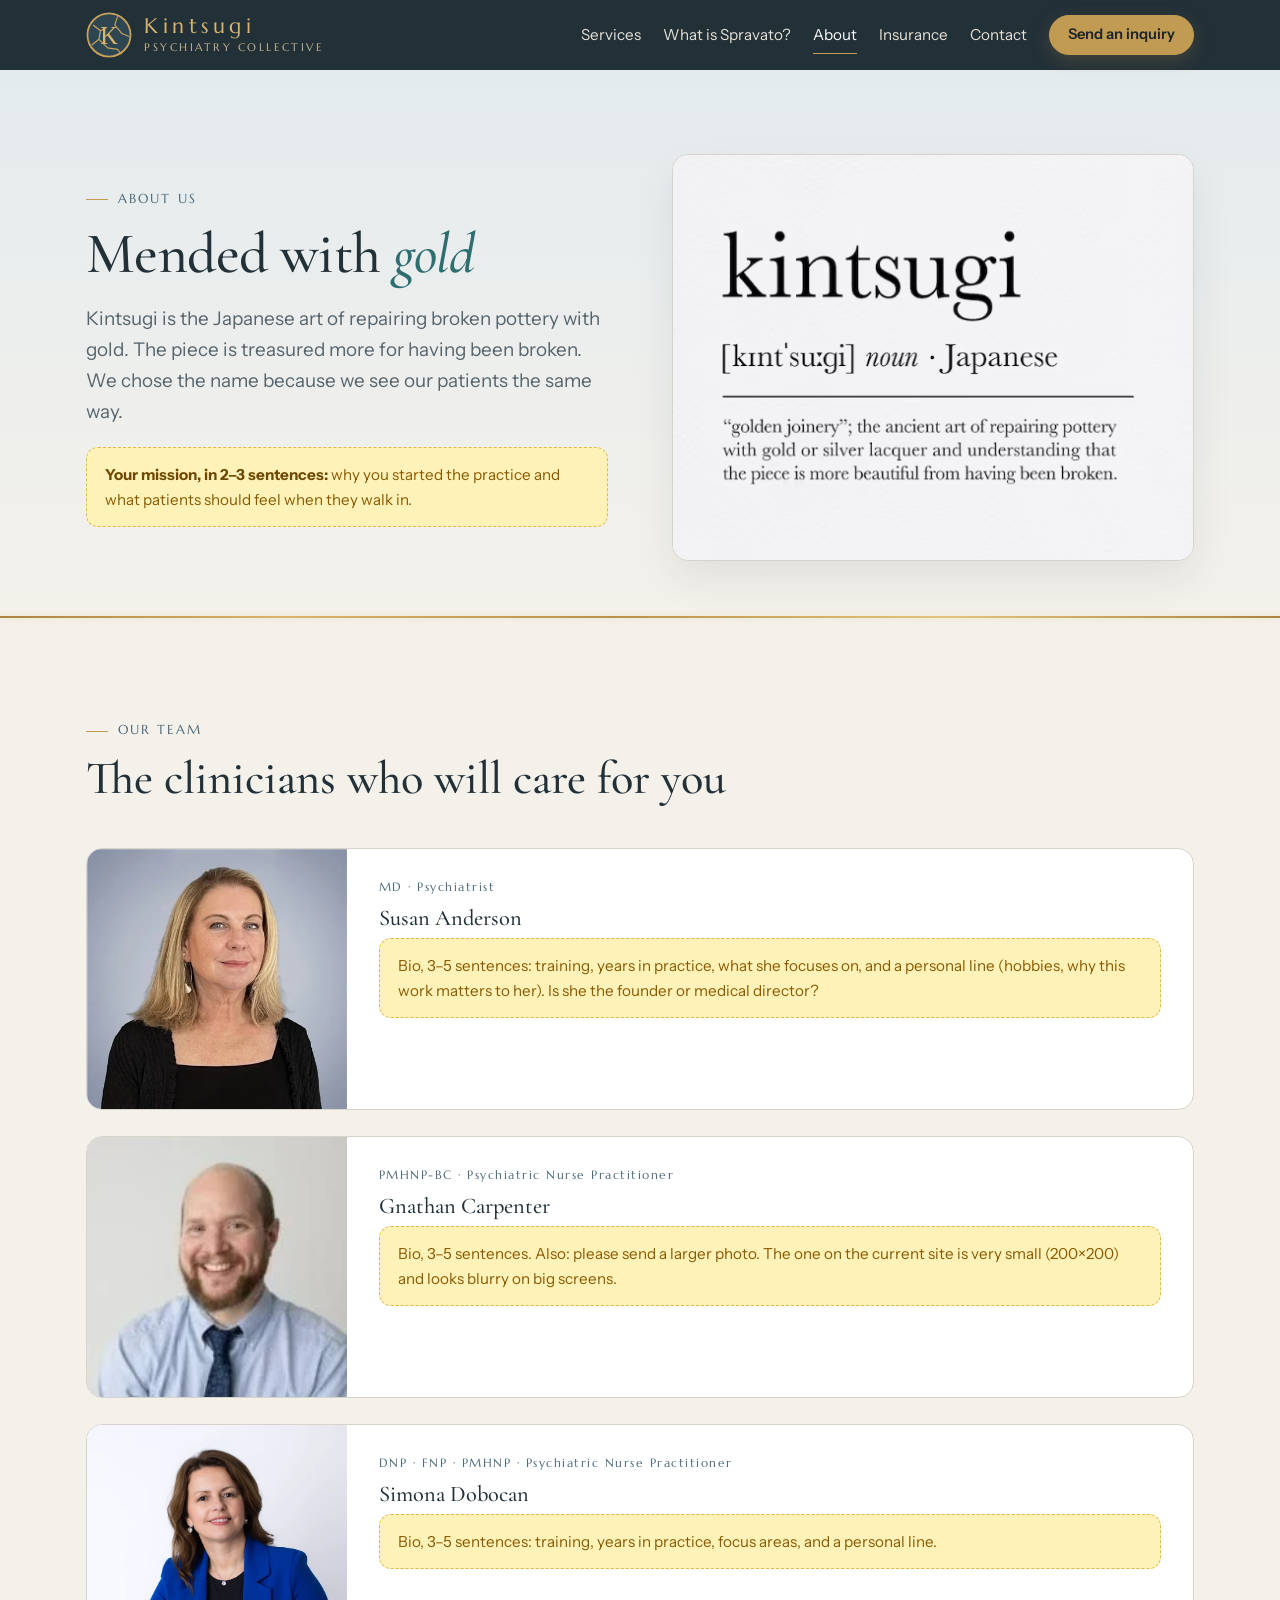
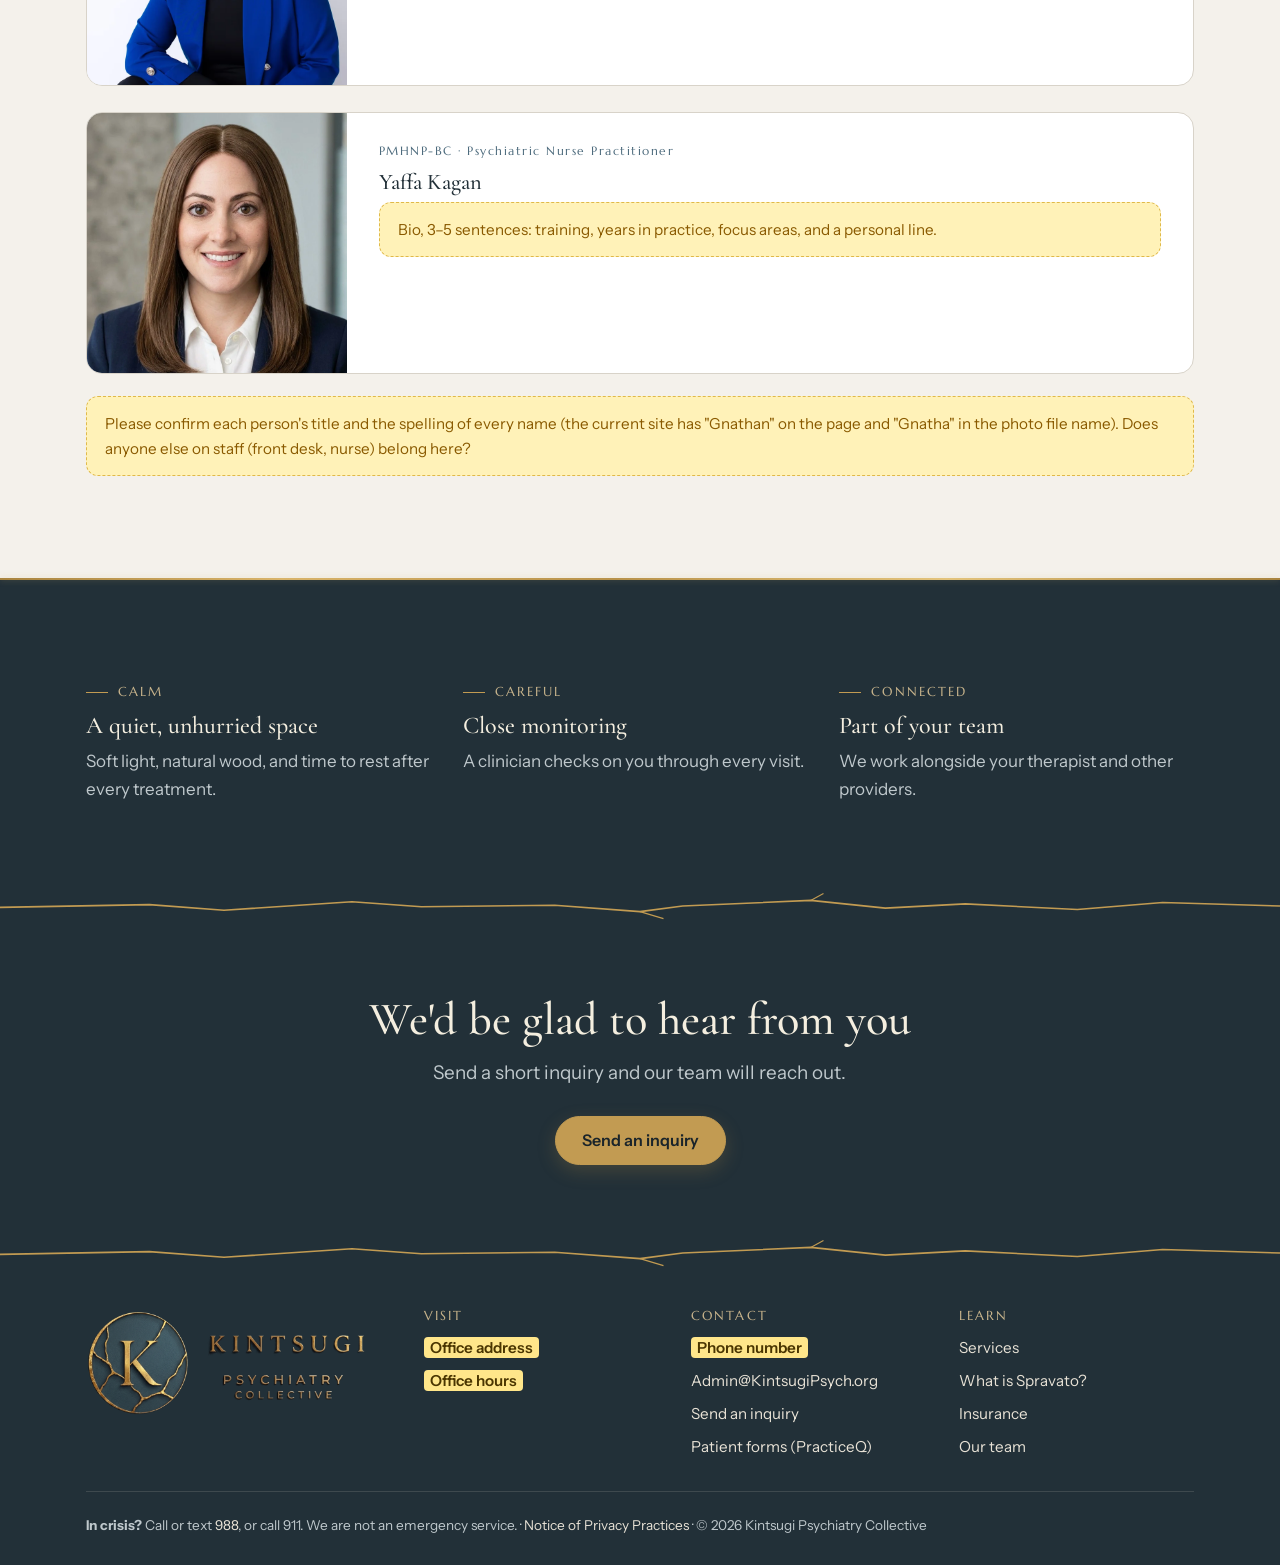
==== commit f461abfe: "Center the K mark with a circle fit to the gold ring; trim the footer logo Co-Authored-By: Claude Op" ====
--- a/about.html
+++ b/about.html
@@ -67,7 +67,7 @@
 </main>
 <svg class="seam" viewBox="0 0 1200 40" preserveAspectRatio="none" aria-hidden="true"><path d="M0 22 L140 18 L210 26 L330 14 L395 21 L520 19 L600 28 L640 20 L760 12 L830 23 L905 17 L1010 25 L1090 15 L1200 20"/><path class="branch" d="M600 28 L622 38"/><path class="branch" d="M760 12 L772 2"/></svg>
 <footer class="site-foot"><div class="wrap">
-  <div class="foot-brand"><img src="assets/logo.webp" alt="Kintsugi Psychiatry Collective" width="1000" height="416" loading="lazy"></div>
+  <div class="foot-brand"><div class="foot-crop"><img src="assets/logo.webp" alt="Kintsugi Psychiatry Collective" width="1000" height="416" loading="lazy"></div></div>
   <div><h3>Visit</h3><ul><li><span class="todo-inline">Office address</span></li><li><span class="todo-inline">Office hours</span></li></ul></div>
   <div><h3>Contact</h3><ul><li><span class="todo-inline">Phone number</span></li><li><a href="mailto:Admin@KintsugiPsych.org">Admin@KintsugiPsych.org</a></li><li><a href="contact.html#inquiry">Send an inquiry</a></li><li><a href="#pq-todo">Patient forms (PracticeQ)</a></li></ul></div>
   <div><h3>Learn</h3><ul><li><a href="services.html">Services</a></li><li><a href="spravato.html">What is Spravato?</a></li><li><a href="insurance.html">Insurance</a></li><li><a href="about.html">Our team</a></li></ul></div>
--- a/styles.css
+++ b/styles.css
@@ -244,7 +244,10 @@
 .site-foot ul { list-style: none; padding: 0; margin: 0; display: grid; gap: 8px; }
 .site-foot a { color: #E8E2D6; text-decoration: none; }
 .site-foot a:hover { color: #E5C584; }
-.foot-brand img { width: 100%; max-width: 270px; height: auto; margin-top: -8px; }
+.foot-brand { align-self: start; }
+/* Footer logo trimmed to its artwork (content box x 76–934, y 56–374 of the 1000x416 file, plus 8px) so it lines up with the columns */
+.foot-crop { position: relative; width: 100%; max-width: 280px; aspect-ratio: 874 / 334; overflow: hidden; }
+.foot-crop img { position: absolute; max-width: none; height: auto; width: 114.42%; left: -7.78%; top: -14.37%; }
 .site-foot .fine { grid-column: 1 / -1; border-top: 1px solid rgba(232, 226, 214, 0.14); padding-top: 22px; font-size: 0.85rem; }
 .site-foot + .cta-bar, .cta-bar { display: none; }
 .site-foot { margin-top: 0; }
@@ -302,9 +305,9 @@
   .hero .btn-row .btn { flex: 1 1 100%; }
 }
 
-/* Hero: the round "K" mark cut from the logo file (measured: in the 1000x416 file the gold ring spans x 76–384, top at y 56) */
+/* Hero: the round "K" mark cut from the logo file (circle fit to the gold ring in the 1000x416 file: center 230.5,213.8, radius 153.5; crop = radius + 4px) */
 .logo-crop { position: relative; width: 66%; aspect-ratio: 1; border-radius: 50%; overflow: hidden; box-shadow: 0 0 0 1px rgba(194, 155, 82, 0.35), 0 20px 50px rgba(0, 0, 0, 0.35); }
-.hero-art .logo-crop img { position: absolute; max-width: none; width: 320.5%; left: -23.72%; top: -17.31%; }
+.hero-art .logo-crop img { position: absolute; max-width: none; height: auto; width: 317.46%; left: -23.16%; top: -17.87%; }
 
 /* Straight seam: where two colors meet, the edge itself is "mended" with a gold line that draws out from the center */
 .seam-line { position: relative; z-index: 2; height: 2px; margin: -1px 0; pointer-events: none;
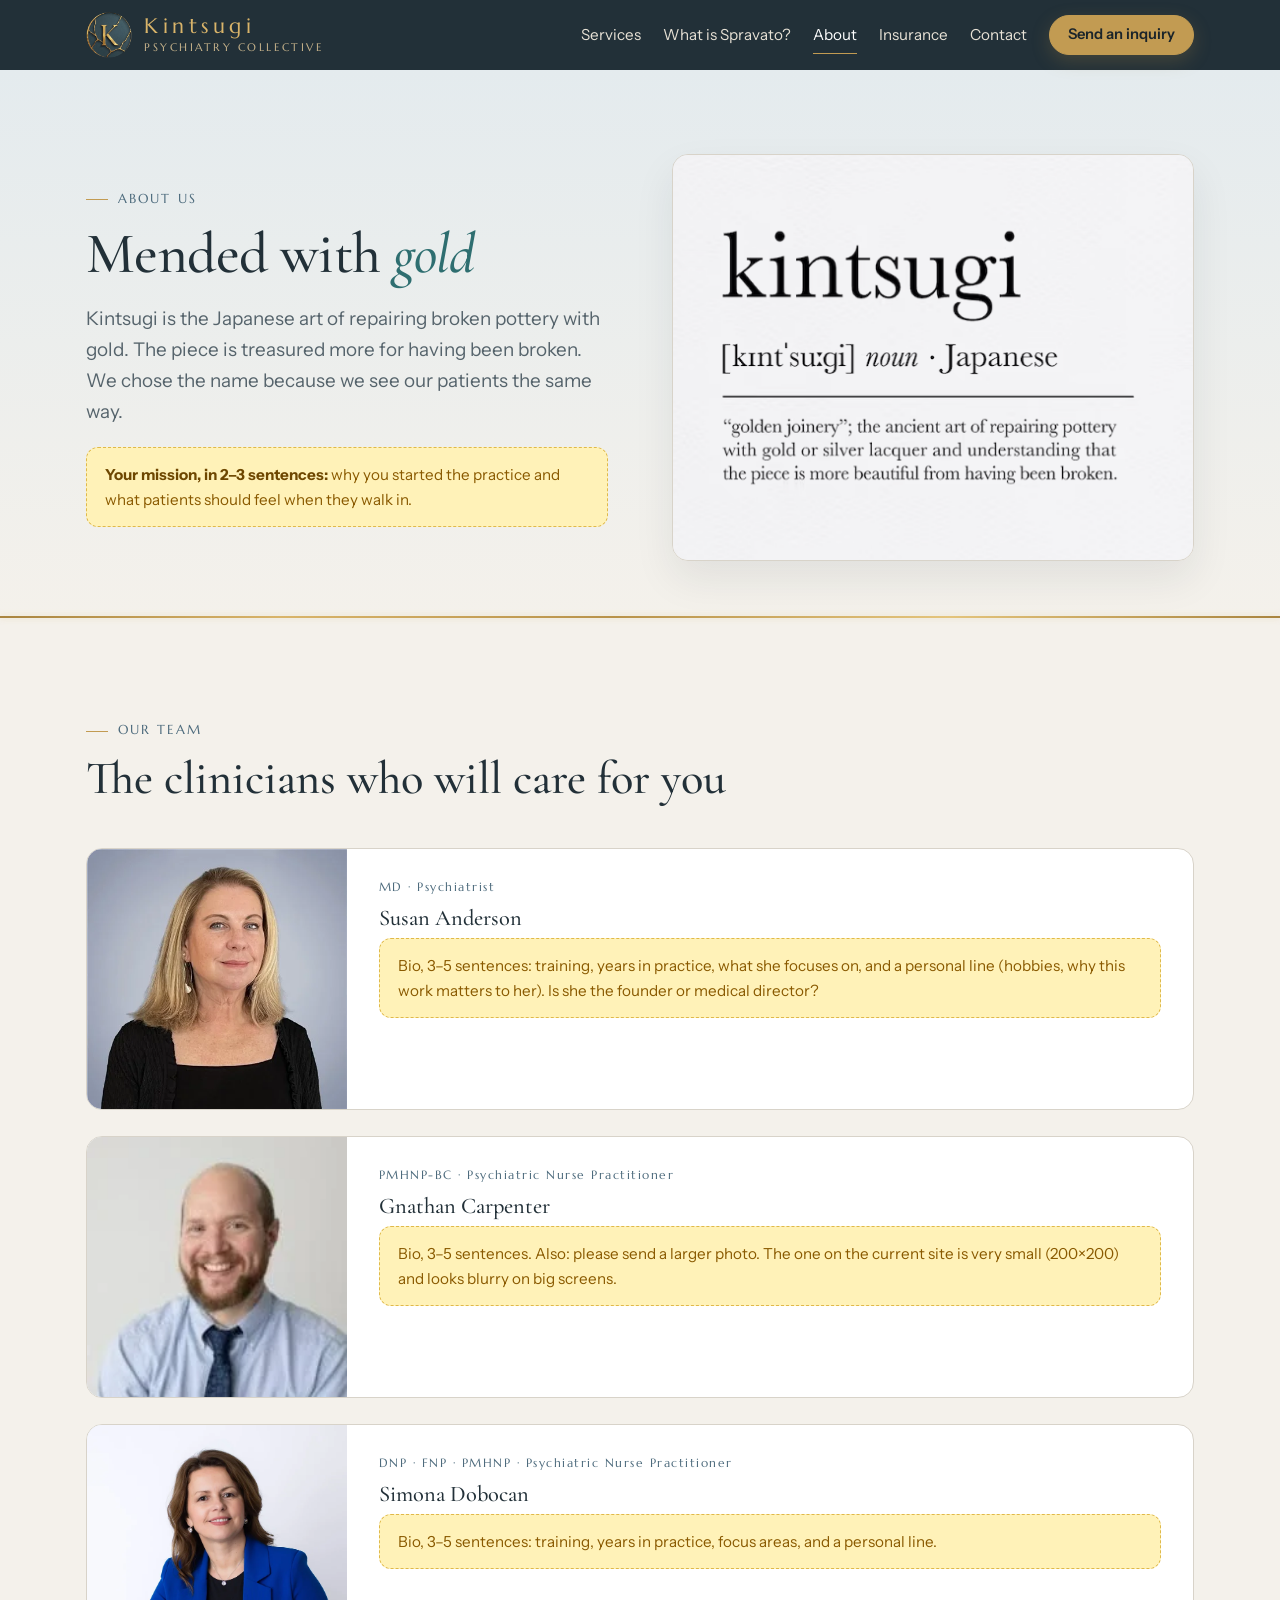
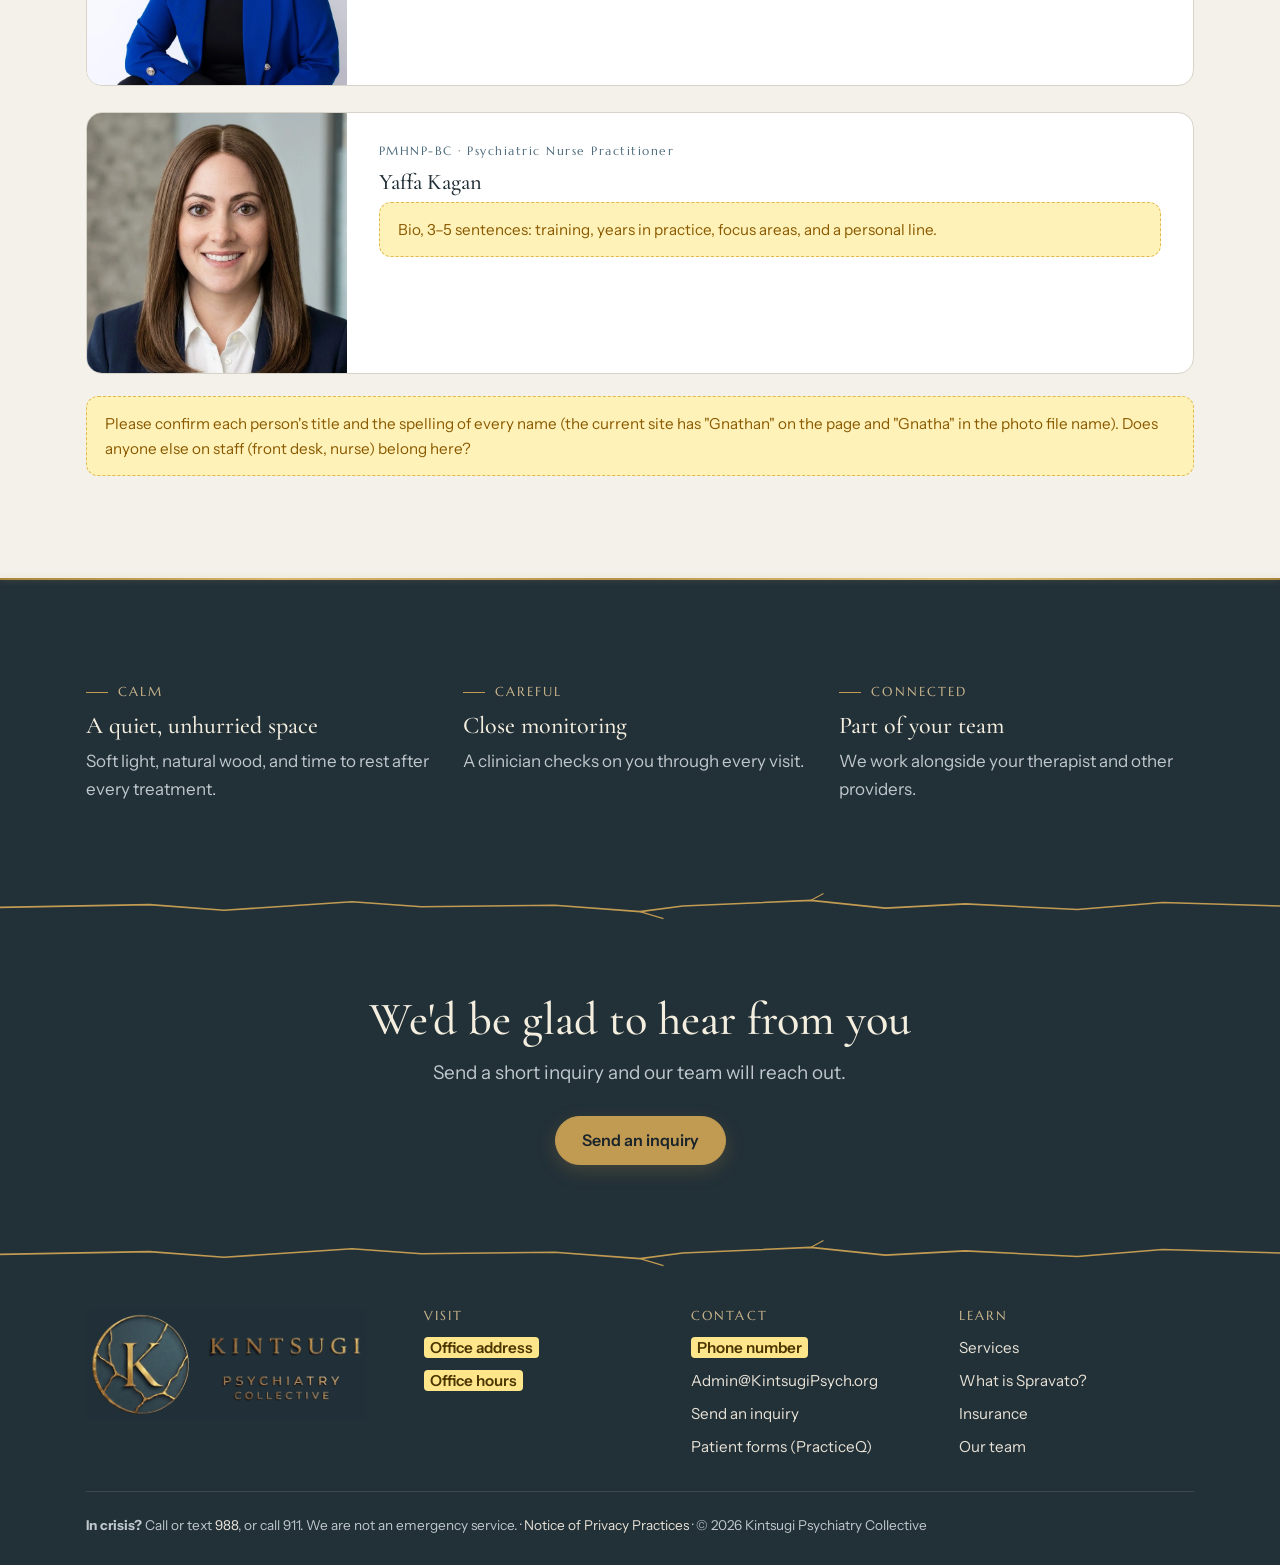
==== commit 93efa4f1: "Use re-exported logo files: clean round K mark (header, hero, favicon) and trimmed full logo (footer" ====
--- a/about.html
+++ b/about.html
@@ -7,7 +7,8 @@
 <title>About Us | Kintsugi Psychiatry Collective</title>
 <meta name="description" content="Meet our psychiatrist and psychiatric nurse practitioners, and learn why we are named for the art of mending with gold.">
 <meta name="theme-color" content="#223038">
-<link rel="icon" href="assets/mark.svg" type="image/svg+xml">
+<link rel="icon" href="assets/favicon-64.png" type="image/png">
+<link rel="apple-touch-icon" href="assets/apple-touch-icon.png">
 <link rel="preconnect" href="https://fonts.googleapis.com"><link rel="preconnect" href="https://fonts.gstatic.com" crossorigin><link rel="stylesheet" href="https://fonts.googleapis.com/css2?family=Cormorant+Garamond:ital,wght@0,400;0,500;0,600;1,400;1,500&family=Marcellus&family=Instrument+Sans:wght@400..600&display=swap">
 <link rel="stylesheet" href="styles.css">
 </head>
@@ -67,7 +68,7 @@
 </main>
 <svg class="seam" viewBox="0 0 1200 40" preserveAspectRatio="none" aria-hidden="true"><path d="M0 22 L140 18 L210 26 L330 14 L395 21 L520 19 L600 28 L640 20 L760 12 L830 23 L905 17 L1010 25 L1090 15 L1200 20"/><path class="branch" d="M600 28 L622 38"/><path class="branch" d="M760 12 L772 2"/></svg>
 <footer class="site-foot"><div class="wrap">
-  <div class="foot-brand"><div class="foot-crop"><img src="assets/logo.webp" alt="Kintsugi Psychiatry Collective" width="1000" height="416" loading="lazy"></div></div>
+  <div class="foot-brand"><img src="assets/logo-full.webp" alt="Kintsugi Psychiatry Collective" width="1200" height="478" loading="lazy"></div>
   <div><h3>Visit</h3><ul><li><span class="todo-inline">Office address</span></li><li><span class="todo-inline">Office hours</span></li></ul></div>
   <div><h3>Contact</h3><ul><li><span class="todo-inline">Phone number</span></li><li><a href="mailto:Admin@KintsugiPsych.org">Admin@KintsugiPsych.org</a></li><li><a href="contact.html#inquiry">Send an inquiry</a></li><li><a href="#pq-todo">Patient forms (PracticeQ)</a></li></ul></div>
   <div><h3>Learn</h3><ul><li><a href="services.html">Services</a></li><li><a href="spravato.html">What is Spravato?</a></li><li><a href="insurance.html">Insurance</a></li><li><a href="about.html">Our team</a></li></ul></div>
--- a/styles.css
+++ b/styles.css
@@ -57,7 +57,7 @@
 .site-head.scrolled { box-shadow: 0 6px 24px rgba(15, 25, 30, 0.25); }
 .site-head .wrap { display: flex; align-items: center; gap: 24px; padding-block: 12px; }
 .brand { display: flex; align-items: center; gap: 12px; text-decoration: none; margin-right: auto; min-width: 0; }
-.mark { width: 46px; height: 46px; border-radius: 50%; flex: none; background: url(assets/mark.svg) center / cover no-repeat; }
+.mark { width: 46px; height: 46px; border-radius: 50%; flex: none; background: url(assets/mark.webp) center / contain no-repeat; }
 .brand-text { display: flex; flex-direction: column; line-height: 1; }
 .brand-name { font-family: var(--caps); font-size: 1.3rem; letter-spacing: 0.22em; color: #D9B46A; }
 .brand-sub { font-family: var(--caps); font-size: 0.66rem; letter-spacing: 0.24em; text-transform: uppercase; color: #C8B48C; margin-top: 6px; }
@@ -245,9 +245,7 @@
 .site-foot a { color: #E8E2D6; text-decoration: none; }
 .site-foot a:hover { color: #E5C584; }
 .foot-brand { align-self: start; }
-/* Footer logo trimmed to its artwork (content box x 76–934, y 56–374 of the 1000x416 file, plus 8px) so it lines up with the columns */
-.foot-crop { position: relative; width: 100%; max-width: 280px; aspect-ratio: 874 / 334; overflow: hidden; }
-.foot-crop img { position: absolute; max-width: none; height: auto; width: 114.42%; left: -7.78%; top: -14.37%; }
+.foot-brand img { width: 100%; max-width: 280px; height: auto; }
 .site-foot .fine { grid-column: 1 / -1; border-top: 1px solid rgba(232, 226, 214, 0.14); padding-top: 22px; font-size: 0.85rem; }
 .site-foot + .cta-bar, .cta-bar { display: none; }
 .site-foot { margin-top: 0; }
@@ -305,9 +303,8 @@
   .hero .btn-row .btn { flex: 1 1 100%; }
 }
 
-/* Hero: the round "K" mark cut from the logo file (circle fit to the gold ring in the 1000x416 file: center 230.5,213.8, radius 153.5; crop = radius + 4px) */
-.logo-crop { position: relative; width: 66%; aspect-ratio: 1; border-radius: 50%; overflow: hidden; box-shadow: 0 0 0 1px rgba(194, 155, 82, 0.35), 0 20px 50px rgba(0, 0, 0, 0.35); }
-.hero-art .logo-crop img { position: absolute; max-width: none; height: auto; width: 317.46%; left: -23.16%; top: -17.87%; }
+/* Hero: the round "K" mark, re-exported from the full-size logo (assets/mark.webp, transparent outside the ring) */
+.hero-mark { width: 66%; height: auto; border-radius: 50%; box-shadow: 0 20px 50px rgba(0, 0, 0, 0.35); }
 
 /* Straight seam: where two colors meet, the edge itself is "mended" with a gold line that draws out from the center */
 .seam-line { position: relative; z-index: 2; height: 2px; margin: -1px 0; pointer-events: none;
